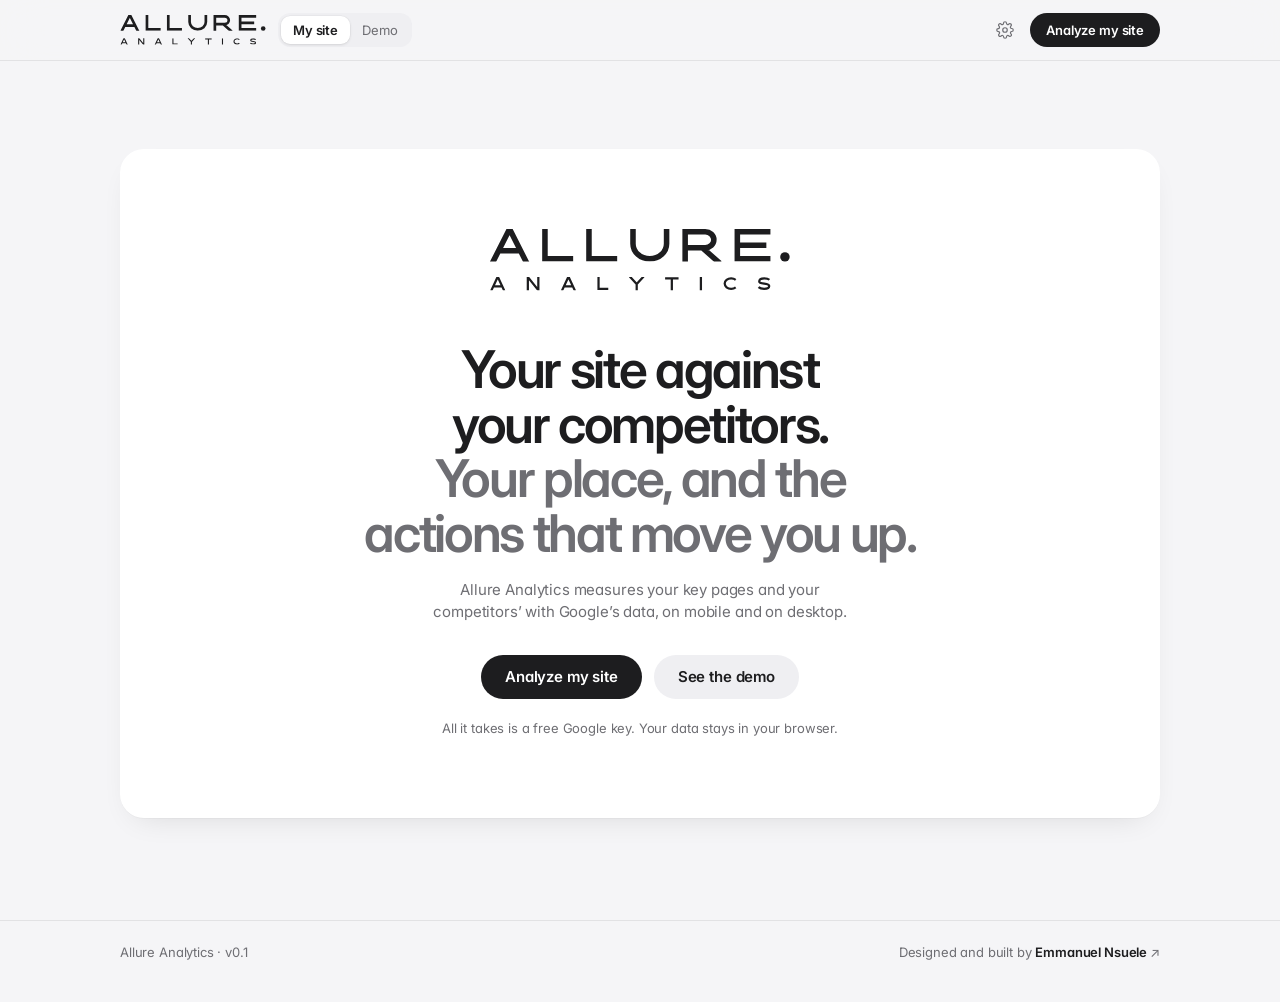
==== index.html @ 77efeec1 "Allure Analytics v0.1 See where your site stands on speed against your competitors, and which quick " ====
<!doctype html>
<html lang="fr">
<head>
  <meta charset="utf-8">
  <meta name="viewport" content="width=device-width, initial-scale=1">
  <title>Allure Analytics — the pace of your pages</title>
  <meta name="description" content="Allure Analytics tells product and marketing teams where their site stands on speed against competitors, and which quick wins move them up.">
  <meta name="color-scheme" content="light dark">
  <link rel="icon" type="image/svg+xml" href="assets/allure-analytics-icon.svg">
  <link rel="preconnect" href="https://fonts.googleapis.com">
  <link rel="preconnect" href="https://fonts.gstatic.com" crossorigin>
  <!-- Inter stands in for SF Pro on non-Apple systems. -->
  <link rel="stylesheet" href="https://fonts.googleapis.com/css2?family=Inter:opsz,wght@14..32,400..700&display=swap">
  <link rel="stylesheet" href="styles.css">
  <script>
    // Apply the saved theme before first paint to avoid a flash.
    try { var t = JSON.parse(localStorage.getItem('allure:theme')); if (t) document.documentElement.dataset.theme = t; } catch (e) {}
  </script>
  <script type="module" src="src/app.js"></script>
</head>
<body>
  <div id="app"></div>
  <div id="tooltip" class="tooltip" role="status" aria-live="polite" hidden></div>
  <noscript><p class="noscript">Allure Analytics needs JavaScript. · Allure Analytics nécessite JavaScript.</p></noscript>
</body>
</html>
---- styles.css ----
/* ─────────────────────────────────────────────────────────────
   Allure — quiet luxury, self-explanatory visuals.
   Five type sizes, two weights, neutral surfaces. The single
   attention colour marks only your own values below target;
   a tile also says which threshold it misses.
   ───────────────────────────────────────────────────────────── */

:root {
  --bg:     #F5F5F7;
  --card:   #FFFFFF;
  --fill:   #EFEFF2;   /* tracks, neutral tiles */
  --ink:    #1D1D1F;
  --ink-2:  #6E6E73;   /* secondary text, ≥ 4.6:1 */
  --ink-3:  #B4B4B9;   /* competitors, non-text marks */
  --line:   rgb(0 0 0 / .08);
  --alert:  #C97700;   /* "to improve", 3.4:1 on white: marks, not text */
  --alert-ink: #A35F00; /* the same orange for text, 5:1 on white */
  --shadow: 0 1px 1px rgb(0 0 0 / .03), 0 12px 32px -16px rgb(0 0 0 / .14);
  --shadow-hover: 0 1px 1px rgb(0 0 0 / .04), 0 22px 44px -18px rgb(0 0 0 / .22);
  --glass:  rgb(245 245 247 / .78);
  --seg-on: #FFFFFF;

  /* Type system: five sizes, two weights. */
  --fs-display: clamp(30px, 4.2vw, 52px);
  --fs-title:   24px;
  --fs-body:    15px;
  --fs-small:   13px;
  --fs-micro:   11px;
  --fw-regular: 400;
  --fw-strong:  600;

  --font: -apple-system, BlinkMacSystemFont, "SF Pro Display", "SF Pro Text", "Inter", "Helvetica Neue", Arial, sans-serif;
  --measure: 1120px;
  --gutter: clamp(16px, 4vw, 40px);
  --radius: 24px;
  --ease: cubic-bezier(.22, .8, .2, 1);
  color-scheme: light;
}

@media (prefers-color-scheme: dark) {
  :root:not([data-theme="light"]) {
    --bg: #000000; --card: #141416; --fill: #232326;
    --ink: #F5F5F7; --ink-2: #98989D; --ink-3: #55555A;
    --line: rgb(255 255 255 / .09);
    --alert: #FF9F0A; --alert-ink: #FF9F0A;
    --shadow: 0 0 0 1px rgb(255 255 255 / .06);
    --shadow-hover: 0 0 0 1px rgb(255 255 255 / .14);
    --glass: rgb(0 0 0 / .72);
    --seg-on: #3A3A3D;
    color-scheme: dark;
  }
}
:root[data-theme="dark"] {
  --bg: #000000; --card: #141416; --fill: #232326;
  --ink: #F5F5F7; --ink-2: #98989D; --ink-3: #55555A;
  --line: rgb(255 255 255 / .09);
  --alert: #FF9F0A; --alert-ink: #FF9F0A;
  --shadow: 0 0 0 1px rgb(255 255 255 / .06);
  --shadow-hover: 0 0 0 1px rgb(255 255 255 / .14);
  --glass: rgb(0 0 0 / .72);
  --seg-on: #3A3A3D;
  color-scheme: dark;
}
:root { --alert-t: color-mix(in srgb, var(--alert) 15%, var(--card)); }

/* ── Base ─────────────────────────────────────────────────── */

*, *::before, *::after { box-sizing: border-box; }
html { -webkit-text-size-adjust: 100%; scroll-behavior: smooth; }
body {
  margin: 0;
  background: var(--bg);
  color: var(--ink);
  font-family: var(--font);
  font-size: var(--fs-body);
  font-weight: var(--fw-regular);
  line-height: 1.45;
  letter-spacing: -.01em;
  -webkit-font-smoothing: antialiased;
  font-feature-settings: "ss01", "cv11";
  transition: background-color .4s var(--ease), color .4s var(--ease);
}
a { color: inherit; text-decoration: none; }
button { font: inherit; color: inherit; background: none; border: 0; padding: 0; cursor: pointer; letter-spacing: inherit; }
:focus-visible { outline: 2px solid var(--ink); outline-offset: 3px; border-radius: 8px; }
h1, h2, h3, p, figure, dl, dd { margin: 0; }
.sr-only { position: absolute; width: 1px; height: 1px; padding: 0; margin: -1px; overflow: hidden; clip: rect(0 0 0 0); white-space: nowrap; border: 0; }
.wrap { max-width: var(--measure); margin: 0 auto; padding: 0 var(--gutter); }
.muted { color: var(--ink-2); }
.noscript { padding: 48px; font-size: var(--fs-title); }

/* ── Small controls ───────────────────────────────────────── */

.pill {
  display: inline-flex; align-items: center; gap: 6px;
  height: 28px; padding: 0 12px; border-radius: 999px;
  background: var(--fill); color: var(--ink);
  font-size: var(--fs-small); white-space: nowrap;
}
.pill--alert { background: var(--alert-t); }
.pill--win { background: var(--ink); color: var(--card); font-weight: var(--fw-strong); animation: rise .6s var(--ease) .5s both; }
@keyframes pulse { 50% { opacity: .3; } }

.segmented { display: inline-grid; grid-auto-flow: column; grid-auto-columns: 1fr; padding: 3px; border-radius: 12px; background: var(--fill); }
.segmented button {
  height: 30px; padding: 0 16px; border-radius: 9px;
  font-size: var(--fs-small); color: var(--ink-2);
  transition: background-color .25s var(--ease), color .25s var(--ease), box-shadow .25s var(--ease);
}
.segmented button[aria-pressed="true"] { background: var(--seg-on); color: var(--ink); font-weight: var(--fw-strong); box-shadow: 0 1px 3px rgb(0 0 0 / .1), 0 0 0 .5px rgb(0 0 0 / .04); }

.icon-btn { width: 34px; height: 34px; border-radius: 10px; display: inline-grid; place-items: center; color: var(--ink-2); transition: background-color .2s, color .2s; }
.icon-btn:hover { background: var(--fill); color: var(--ink); }
.icon-btn svg { width: 18px; height: 18px; fill: none; stroke: currentColor; stroke-width: 1.6; stroke-linecap: round; stroke-linejoin: round; }

.btn {
  display: inline-flex; align-items: center; height: 34px; padding: 0 16px; border-radius: 999px;
  background: var(--ink); color: var(--card); font-size: var(--fs-small); font-weight: var(--fw-strong); white-space: nowrap;
  transition: transform .2s var(--ease), opacity .2s;
}
.btn:hover { opacity: .88; }
.btn .short { display: none; }
.btn--running { gap: 8px; background: var(--fill); color: var(--ink); }
.btn--running .dot { width: 6px; height: 6px; border-radius: 50%; background: currentColor; animation: pulse 1.2s var(--ease) infinite; }
.btn:active { transform: scale(.97); }

/* ── Top bar (glass) ──────────────────────────────────────── */

.bar {
  position: sticky; top: 0; z-index: 20;
  background: var(--glass);
  -webkit-backdrop-filter: saturate(180%) blur(20px);
  backdrop-filter: saturate(180%) blur(20px);
  border-bottom: 1px solid var(--line);
}
/* The demo, told apart at first glance: a dark band over the bar. */
.demo-band { display: flex; flex-wrap: wrap; justify-content: center; align-items: baseline; gap: 2px 14px; padding: 7px var(--gutter); background: var(--ink); color: var(--card); font-size: var(--fs-small); font-weight: var(--fw-strong); letter-spacing: .01em; text-align: center; }
.demo-band .link { color: var(--card); font-weight: var(--fw-regular); text-decoration-color: color-mix(in srgb, var(--card) 45%, transparent); }
.demo-band .link:hover { text-decoration-color: var(--card); }
.bar .wrap { display: grid; grid-template-columns: minmax(0, 1fr) auto; align-items: center; gap: 16px; height: 60px; }
.brand { display: flex; align-items: center; gap: 12px; min-width: 0; }
/* The logotype (src/logo.js), and its short "A." where room is tight. */
.wordmark { display: inline-flex; align-items: center; flex: none; color: var(--ink); }
.logo { display: block; }
.logo--full { width: 146px; height: 30px; }
.logo--mark { display: none; width: 28px; height: 16px; }
.bar-right { justify-self: end; display: flex; align-items: center; gap: 8px; }
/* Your company | Demo, in place of the project's name. */
/* The company's name gives way first; "Demo" always stays whole. */
.view-switch { display: inline-flex; min-width: 0; max-width: 100%; }
.view-switch button { flex: none; height: 28px; padding: 0 12px; }
.view-switch button:first-child { flex: 0 1 auto; min-width: 0; }
.view-switch button > span { display: block; max-width: 180px; overflow: hidden; text-overflow: ellipsis; white-space: nowrap; }

/* ── Sections & cards ─────────────────────────────────────── */

main { padding-bottom: 24px; }
.section { margin-top: clamp(44px, 6vw, 72px); }
.section-head { display: flex; flex-wrap: wrap; align-items: baseline; justify-content: space-between; gap: 4px 16px; margin-bottom: 16px; }
.section-head h2 { font-size: var(--fs-title); font-weight: var(--fw-strong); letter-spacing: -.03em; }
.section-sub { margin-top: 4px; font-size: var(--fs-small); color: var(--ink-2); }
.card { background: var(--card); border-radius: var(--radius); box-shadow: var(--shadow); padding: 24px; }
a.card { display: block; transition: transform .35s var(--ease), box-shadow .35s var(--ease); }
a.card:hover { transform: translateY(-3px); box-shadow: var(--shadow-hover); }

.reveal { animation: rise .8s var(--ease) both; animation-delay: calc(var(--i, 0) * 70ms); }
@keyframes rise { from { opacity: 0; transform: translateY(12px); } to { opacity: 1; transform: none; } }
[data-anim="none"] .reveal, [data-anim="charts"] .reveal { animation: none; }
[data-anim="none"] .draw { animation: none !important; stroke-dashoffset: 0 !important; }

/* ── Summary and curve ────────────────────────────────────── */

.hero { margin-top: clamp(20px, 3.4vw, 40px); }
.hero-card { padding: clamp(24px, 3.4vw, 40px); }
/* The card's header: when it was measured, and the device it shows. */
.hero-head { position: relative; display: flex; flex-wrap: wrap; align-items: center; justify-content: space-between; gap: 10px 16px; margin-bottom: 14px; }
.hero-head--empty { justify-content: flex-end; margin-bottom: 8px; }
.segmented--device button { height: 28px; padding: 0 14px; }

/* Curve and standings: stacked, then side by side from 860 px inside the card,
   standings in a 360 px column (the same widths app.js uses to size the curve). */
.hero-card { container-type: inline-size; }
.hero-split { display: grid; gap: 28px; margin-top: clamp(20px, 3vw, 32px); }
@container (min-width: 860px) {
  .hero-split.has-board.has-chart { grid-template-columns: minmax(0, 1fr) 360px; gap: 40px; align-items: start; }
  .has-chart .bars--board .brow > summary, .has-chart .bars--board .brow--na, .has-chart .bars--board .bars-head { grid-template-columns: 16px minmax(0, 1.6fr) minmax(56px, 1fr) 32px 8px; gap: 8px; }
  .has-chart .bars--board.bars--delta .brow > summary, .has-chart .bars--board.bars--delta .brow--na, .has-chart .bars--board.bars--delta .bars-head { grid-template-columns: 16px minmax(0, 1.6fr) minmax(48px, 1fr) 28px 22px 8px; gap: 8px; }
  .has-chart .bars--board .tiles { padding-left: 10px; }
}
.board-title { font-size: var(--fs-body); font-weight: var(--fw-strong); letter-spacing: -.01em; }
.hero-board .section-sub { margin-bottom: 4px; }
.bars--board { padding: 4px 0 0; }
.brow.is-flipping { position: relative; z-index: 1; transition: transform .9s var(--ease) .35s; }
.brow--you.is-flipping { z-index: 2; }
.headline { font-size: var(--fs-display); font-weight: var(--fw-strong); letter-spacing: -.045em; line-height: 1.05; text-wrap: balance; }
/* The position stands alone on its line; what comes next sits under it. */
.headline .soft { display: block; color: var(--ink-2); }
.chips { display: flex; flex-wrap: wrap; gap: 8px; margin-top: 16px; }
.hero-chart { min-width: 0; }
.hero-chart svg { width: 100%; height: auto; display: block; overflow: visible; }
.chart-note { margin-top: 6px; font-size: var(--fs-micro); color: var(--ink-2); text-align: right; }
/* First analysis: the starting point, and the curve to come. */
.start-line { display: flex; align-items: center; gap: 14px; margin-top: 22px; font-size: var(--fs-small); color: var(--ink-2); }
.start-mark { flex: none; width: 72px; height: 10px; color: var(--ink-3); overflow: visible; }
.start-mark circle { fill: var(--ink); }
.start-mark path { fill: none; stroke-width: 1.5; stroke-dasharray: 3 4; stroke-linecap: round; }
.chart-empty { padding: 56px 16px; border-radius: 16px; background: var(--fill); color: var(--ink-2); font-size: var(--fs-small); text-align: center; }

.chart text { font-family: var(--font); font-size: var(--fs-micro); fill: var(--ink-2); font-variant-numeric: tabular-nums; letter-spacing: 0; }
.chart .grid { stroke: var(--line); stroke-width: 1; shape-rendering: crispEdges; }
.chart .target { stroke: var(--ink-2); stroke-width: 1.2; stroke-dasharray: 4 4; }
.chart .race { fill: none; stroke-linejoin: round; stroke-linecap: round; }
.chart .race--other { stroke: var(--ink-3); stroke-width: 1.75; }
.chart .race--you { stroke: var(--ink); stroke-width: 3; }
/* The competitor to beat stands out; the others step back (their names stay legible). */
.chart .race--focus { stroke: color-mix(in srgb, var(--ink-2) 70%, var(--ink-3)); stroke-width: 2.25; }
.chart .race--faint { opacity: .4; }
.chart .end-dot.race--faint { opacity: .5; }
.chart .end-focus { fill: var(--ink); }
.chart .race.draw { stroke-dasharray: 1; stroke-dashoffset: 1; animation: draw 1.6s var(--ease) .15s forwards; }
/* Competitors draw first; your line follows on top, then its end point lands. */
.chart .race--you.draw { animation-delay: .8s; }
.chart .end-dot:not(.end-dot--other) { transform-box: fill-box; transform-origin: center; animation: land-dot .45s var(--ease) 2.25s both; }
@keyframes draw { to { stroke-dashoffset: 0; } }
@keyframes land-dot { from { opacity: 0; transform: scale(.2); } }
[data-anim="none"] .chart .end-dot { animation: none; }
.chart .end-dot { fill: var(--ink); stroke: var(--card); stroke-width: 2; }
.chart .end-dot--other { fill: var(--ink-3); }
.chart .end-dot.is-alert { fill: var(--alert); }
.chart .lone { fill: var(--ink-3); }
.chart .lone--you { fill: var(--ink); }
.chart .end-you { fill: var(--ink); font-size: var(--fs-small); font-weight: var(--fw-strong); }
.chart .end-other { fill: var(--ink-2); }
.chart .end-target { fill: var(--ink-2); font-style: italic; }
.chart .leader { fill: none; stroke: var(--ink-3); stroke-width: 1; }
.chart .xhair { stroke: var(--ink-2); stroke-width: 1; }
.chart .hdot { fill: var(--ink); stroke: var(--card); stroke-width: 2; }
.chart .hover { opacity: 0; transition: opacity .15s; }
.chart.is-active .hover { opacity: 1; }
.chart .hit { fill: transparent; cursor: crosshair; }
.chart:focus-visible { outline: 2px solid var(--ink); outline-offset: 6px; border-radius: 8px; }

/* ── Bars (standings, pages) ──────────────────────────────── */

.bars { padding: 10px 14px 12px; }
.brow > summary, .brow--link, .brow--na, .bars-head {
  display: grid; grid-template-columns: 22px minmax(84px, 170px) minmax(0, 1fr) 48px 14px;
  gap: 14px; align-items: center;
}
.bars--pages .brow--link, .bars--pages .brow--na, .bars--pages .bars-head { grid-template-columns: minmax(96px, 200px) minmax(0, 1fr) 48px 14px; }
.brow--na { padding: 12px 10px; color: var(--ink-2); }
.bna { grid-column: 3 / -1; font-size: var(--fs-small); }
.bars--pages .bna { grid-column: 2 / -1; }
.brow > summary, .brow--link { padding: 12px 10px; border-radius: 14px; cursor: pointer; list-style: none; transition: background-color .2s var(--ease); }
.brow > summary::-webkit-details-marker { display: none; }
.brow > summary:hover, .brow--link:hover { background: var(--fill); }
.brow > summary::after, .brow--link::after { content: "›"; color: var(--ink-3); text-align: right; transition: transform .25s var(--ease); }
.brow[open] > summary::after { transform: rotate(90deg); }
.bars-head { padding: 0 10px; height: 18px; }
.target-tag { grid-column: 3; position: relative; height: 18px; }
.bars--pages .target-tag { grid-column: 2; }
.target-tag > span {
  position: absolute; left: var(--target); transform: translateX(-50%);
  font-size: var(--fs-micro); color: var(--ink-2); font-style: italic; white-space: nowrap;
}
.brank { font-size: var(--fs-small); color: var(--ink-2); text-align: center; font-variant-numeric: tabular-nums; }
.bname { min-width: 0; overflow: hidden; text-overflow: ellipsis; white-space: nowrap; }
.bars--pages .bname { white-space: normal; line-height: 1.25; }
.brow--you .bname, .brow--you .brank { color: var(--ink); font-weight: var(--fw-strong); }
/* Your company's name keeps its "you" visible when it has to shorten. */
.bname:has(.you-tag), .run-name:has(.you-tag) { display: flex; align-items: baseline; gap: 6px; }
.bname-text { min-width: 0; overflow: hidden; text-overflow: ellipsis; white-space: nowrap; }
.you-tag { flex: none; font-size: var(--fs-micro); font-weight: var(--fw-regular); color: var(--ink-2); }
.btrack { position: relative; height: 10px; border-radius: 5px; background: var(--fill); }
.btrack::after { content: ""; position: absolute; left: var(--target); top: -7px; bottom: -7px; border-left: 1.5px dashed var(--ink-2); }
.bfill { position: absolute; inset: 0 auto 0 0; border-radius: 5px; }
.bfill--you { background: var(--ink); }
.bfill--other { background: var(--ink-3); }
.bval { display: inline-flex; align-items: center; justify-content: flex-end; gap: 5px; font-weight: var(--fw-strong); font-variant-numeric: tabular-nums; }
.bval.is-alert, .lab-val.is-alert, .tile.is-alert > span { color: var(--alert-ink); }
/* The change since the previous analysis: a quiet signed number by the score. */
.bars--delta .brow > summary, .bars--delta .brow--na, .bars--delta .bars-head { grid-template-columns: 22px minmax(84px, 170px) minmax(0, 1fr) 40px 26px 14px; }
.bdelta { margin-left: -6px; font-size: var(--fs-micro); color: var(--ink-2); font-variant-numeric: tabular-nums; white-space: nowrap; }

.tiles { display: grid; grid-template-columns: repeat(3, minmax(0, 1fr)); gap: 8px; padding: 2px 10px 14px calc(22px + 14px + 10px); }
.tile { display: grid; gap: 2px; padding: 10px 12px; border-radius: 12px; background: var(--fill); font-weight: var(--fw-strong); font-variant-numeric: tabular-nums; }
.tile small { font-size: var(--fs-micro); font-weight: var(--fw-regular); color: var(--ink-2); }
.tile.is-alert { background: var(--alert-t); }
.tile .tile-limit { color: var(--alert-ink); }
a.tile { transition: box-shadow .2s var(--ease); }
a.tile:hover { box-shadow: inset 0 0 0 1px var(--ink-3); }
.board-head { display: flex; flex-wrap: wrap; align-items: baseline; justify-content: space-between; gap: 4px 12px; }
.board-more { font-size: var(--fs-small); color: var(--ink-2); white-space: nowrap; transition: color .2s; }
.board-more:hover { color: var(--ink); }

/* ── Compare ─────────────────────────────────────────────── */

.compare { margin-top: clamp(24px, 4vw, 48px); }
.back-link { font-size: var(--fs-small); color: var(--ink-2); }
.back-link:hover { color: var(--ink); }
.compare-title { display: flex; flex-wrap: wrap; align-items: center; justify-content: space-between; gap: 12px 16px; margin-top: 10px; }
.compare-title h1 { font-size: var(--fs-display); font-weight: var(--fw-strong); letter-spacing: -.045em; line-height: 1.05; }
/* Tabs: a segmented control made of links; scrolls sideways on a narrow screen. */
.compare-tabs { display: flex; max-width: 100%; margin-top: 20px; overflow-x: auto; scrollbar-width: none; }
.compare-tabs::-webkit-scrollbar { display: none; }
.segmented a { display: inline-flex; flex: none; align-items: center; justify-content: center; height: 30px; padding: 0 16px; border-radius: 9px; font-size: var(--fs-small); color: var(--ink-2); white-space: nowrap; transition: background-color .25s var(--ease), color .25s var(--ease); }
.segmented a[aria-current="page"] { background: var(--seg-on); color: var(--ink); font-weight: var(--fw-strong); box-shadow: 0 1px 3px rgb(0 0 0 / .1), 0 0 0 .5px rgb(0 0 0 / .04); }
.compare-solo { margin-top: 16px; }
.compare-empty { margin-top: 24px; }
/* Each block is its own card, sized like the home card (same curve widths). */
.compare-card { margin-top: 16px; padding: clamp(24px, 3.4vw, 40px); container-type: inline-size; }
.compare-card-head { margin-bottom: 16px; }
.compare-card-head h2 { font-size: var(--fs-title); font-weight: var(--fw-strong); letter-spacing: -.03em; }
.compare-card .hero-split { margin-top: 0; }
.compare-chips { display: flex; flex-wrap: wrap; gap: 8px; margin-bottom: 20px; }
/* Light pills: drawn lines read as filled grey, the others as an outline. */
.chip { height: 28px; padding: 0 12px; border-radius: 999px; box-shadow: inset 0 0 0 1px var(--line); font-size: var(--fs-small); color: var(--ink-2); transition: background-color .2s var(--ease), color .2s var(--ease); }
.chip[aria-pressed="true"] { background: var(--fill); box-shadow: none; color: var(--ink); }
.chip:disabled { opacity: .4; cursor: default; }
/* Rows that only show (no detail to open), with a wider value column. */
.brow--static { display: grid; grid-template-columns: 22px minmax(84px, 170px) minmax(0, 1fr) 72px; gap: 14px; align-items: center; padding: 12px 10px; }
.bars--values .bars-head, .bars--values .brow--na { grid-template-columns: 22px minmax(84px, 170px) minmax(0, 1fr) 72px; }
.bars--share .brow--static, .bars--share .brow--na, .bars--share .bars-head { grid-template-columns: minmax(96px, 200px) minmax(0, 1fr) 72px; gap: 14px; }
.bars--share .target-tag { grid-column: 2; }
.bars--share .bna { grid-column: 2 / -1; }
@container (min-width: 860px) {
  .bars--board.bars--values .brow--static, .bars--board.bars--values .brow--na, .bars--board.bars--values .bars-head { grid-template-columns: 16px minmax(0, 1.4fr) minmax(56px, 1fr) 64px; gap: 8px; }
}
.table-wrap { overflow-x: auto; margin: 0 -4px; }
.compare-table { width: 100%; border-collapse: collapse; font-size: var(--fs-small); font-variant-numeric: tabular-nums; }
.compare-table th, .compare-table td { padding: 11px 12px; border-bottom: 1px solid var(--line); text-align: right; white-space: nowrap; }
.compare-table thead th { font-weight: var(--fw-strong); vertical-align: bottom; }
.compare-table thead th .bname-text, .compare-table thead th .you-tag { display: inline-block; max-width: 140px; overflow: hidden; text-overflow: ellipsis; vertical-align: bottom; }
.compare-table thead th .you-tag { margin-left: 4px; }
.compare-table tbody th { font-weight: var(--fw-regular); color: var(--ink-2); text-align: left; }
.compare-table tbody tr:last-child th, .compare-table tbody tr:last-child td { border-bottom: 0; }
.lab-val { display: inline-flex; align-items: center; gap: 5px; font-weight: var(--fw-strong); }
/* A quiet dotted line says "this opens Google's report"; solid on hover. */
a.lab-val { text-decoration: underline dotted; text-decoration-color: var(--ink-3); text-underline-offset: 4px; transition: text-decoration-color .2s; }
a.lab-val:hover { text-decoration-style: solid; text-decoration-color: var(--ink); }
/* Points lost: a grey that deepens with the loss, read at a glance. */
.heat { padding: 3px 8px; border-radius: 6px; background: color-mix(in srgb, var(--ink) var(--heat), transparent); }
.compare-left { margin-top: 12px; }
.compare-block { margin-top: 28px; padding-top: 22px; border-top: 1px solid var(--line); }
.compare-block .bars { margin-top: 10px; }
.lab-val--total { font-size: var(--fs-body); }
.lab-na { color: var(--ink-2); }

/* ── Quick wins: today, the score within reach, and the gains ─ */

.gauge-card { padding: 26px 28px 18px; }
/* Two figures first: where you are, where three actions could take you. */
/* Before → after: two large figures, each with where it puts you, and an
   arrow between them that carries the gain. Today is grey, the future ink. */
.qwb { display: grid; grid-template-columns: auto minmax(72px, 1fr) minmax(0, auto); align-items: center; gap: 20px; font-variant-numeric: tabular-nums; }
.qwb-fig { display: grid; gap: 2px; min-width: 0; }
.qwb-fig small { font-size: var(--fs-small); color: var(--ink-2); }
.qwb-fig b { font-size: var(--fs-display); font-weight: var(--fw-strong); letter-spacing: -.045em; line-height: 1.05; color: var(--ink-2); }
.qwb-fig--to { justify-items: end; text-align: right; }
.qwb-fig--to b { color: var(--ink); }
.qwb-sub { font-size: var(--fs-small); color: var(--ink-2); transition: color .25s var(--ease); }
.qwb-fig--to.is-up .qwb-sub { color: var(--ink); font-weight: var(--fw-strong); }
.qwb-arrow { position: relative; height: 1.5px; background: var(--ink-3); transition: opacity .3s var(--ease); }
.qwb-arrow::after { content: ""; position: absolute; right: 0; top: 50%; width: 8px; height: 8px; border: solid var(--ink-3); border-width: 1.5px 1.5px 0 0; transform: translateY(-50%) rotate(45deg); }
.qwb-delta { position: absolute; left: 50%; top: 50%; transform: translate(-50%, -50%); padding: 4px 12px; border-radius: 999px; background: var(--ink); color: var(--card); font-size: var(--fs-small); font-weight: var(--fw-strong); white-space: nowrap; }
/* No action ticked: the arrow fades, the right side asks for one. */
.qwb.is-empty .qwb-arrow { opacity: .3; }
.qwb.is-empty .qwb-delta, .qwb.is-empty .qwb-fig--to b, .qwb.is-empty .qwb-fig--to .qwb-sub { display: none; }
.qwb.is-empty .qwb-fig--to small { max-width: 16ch; }
.gauge { position: relative; margin-top: 22px; padding-top: 30px; }
.gauge:has(.gmark--low) { padding-top: 48px; }
.gtrack { position: relative; height: 14px; border-radius: 7px; background: var(--fill); }
.gnow { position: absolute; inset: 0 auto 0 0; background: var(--ink); border-radius: 7px 0 0 7px; }
/* Possible gains, hatched: the usual sign for "not yet, but within reach". */
.gseg {
  position: absolute; top: 0; bottom: 0;
  background: repeating-linear-gradient(-45deg, color-mix(in srgb, var(--ink) 45%, var(--fill)) 0 2px, color-mix(in srgb, var(--ink) 12%, var(--fill)) 2px 5px);
  box-shadow: inset 2px 0 0 var(--card);
  transition: left .5s var(--ease), width .5s var(--ease);
}
.glabels { position: relative; height: 20px; margin-top: 6px; font-size: var(--fs-small); font-weight: var(--fw-strong); font-variant-numeric: tabular-nums; }
.glabel { position: absolute; transform: translateX(-50%); white-space: nowrap; transition: left .5s var(--ease); }
.glabel--start { transform: none; margin-left: 2px; }
.gmark { position: absolute; top: -8px; bottom: -8px; border-left: 1.5px dashed var(--ink-2); }
.gmark em { position: absolute; bottom: calc(100% + 4px); left: 0; transform: translateX(-50%); font-size: var(--fs-small); font-style: italic; color: var(--ink-2); white-space: nowrap; }
.gmark--low em { bottom: calc(100% + 22px); }
.gmark--end em { transform: translateX(-100%); }
.gmark--start em { transform: none; }

/* The actions: compact rows under the gauge, ticked on and off like reminders. */
/* Said where it happens: right above the ticks. */
.qw-hint { margin: 22px 0 0; font-size: var(--fs-small); color: var(--ink-2); }
.qw-list { list-style: none; margin: 8px 0 0; padding: 0; border-top: 1px solid var(--line); }
.qw-row { display: flex; align-items: center; gap: 4px; border-bottom: 1px solid var(--line); }
.qw-row:last-child { border-bottom: 0; }
.qw-toggle { flex: 1; min-width: 0; display: grid; grid-template-columns: 22px minmax(0, 1fr) auto; align-items: center; gap: 14px; padding: 13px 8px; margin: 0 -8px; border-radius: 12px; text-align: left; transition: background-color .2s var(--ease); }
.qw-toggle:hover { background: var(--fill); }
.qw-check { width: 22px; height: 22px; border-radius: 50%; display: grid; place-items: center; box-shadow: inset 0 0 0 1.5px var(--ink-3); transition: background-color .25s var(--ease), box-shadow .25s var(--ease); }
.qw-check::after { content: ""; width: 5px; height: 10px; margin-top: -2px; border: solid var(--card); border-width: 0 2px 2px 0; transform: rotate(45deg) scale(0); transition: transform .3s var(--ease); }
[aria-pressed="true"] > .qw-check { background: var(--ink); box-shadow: none; }
[aria-pressed="true"] > .qw-check::after { transform: rotate(45deg) scale(1); }
.qw-text { display: grid; gap: 1px; min-width: 0; }
.qw-title { font-weight: var(--fw-strong); line-height: 1.3; transition: color .25s var(--ease); }
.qw-effort { font-size: var(--fs-small); color: var(--ink-2); }
.qw-gain { font-weight: var(--fw-strong); font-variant-numeric: tabular-nums; white-space: nowrap; transition: color .25s var(--ease); }
/* Unticked: what it would add, said in grey. */
[aria-pressed="false"] .qw-title, [aria-pressed="false"] .qw-gain { color: var(--ink-2); }
.qw-more { flex: none; width: 32px; height: 40px; display: grid; place-items: center; border-radius: 10px; font-size: 18px; color: var(--ink-3); transition: color .2s var(--ease); }
.qw-more:hover { color: var(--ink); }

/* ── Moments: the rank that rolls, the glint, the landing ──── */

.odo { display: inline-grid; height: 1.05em; overflow: hidden; vertical-align: bottom; }
.odo-strip { display: grid; transition: transform .8s var(--ease) var(--delay, .45s); }
.odo-strip > span { display: block; height: 1.05em; line-height: 1.05; white-space: nowrap; }
.odo.is-rolling .odo-strip, .odo--down .odo-strip { transform: translateY(-50%); }
.odo--down.is-rolling .odo-strip { transform: none; }
/* A place won: light runs once across your bar, after the rows have slid. */
.bfill { overflow: hidden; }
.brow--you.is-glinting .bfill--you::after {
  content: ""; position: absolute; inset: 0;
  background: linear-gradient(100deg, transparent 20%, color-mix(in srgb, var(--card) 75%, transparent) 50%, transparent 80%);
  transform: translateX(-100%);
  animation: glint 1.1s var(--ease) 1.3s forwards;
}
@keyframes glint { to { transform: translateX(100%); } }
/* The end of an analysis: your position, very large, then into the sentence. */
.arrival { position: fixed; inset: 0; z-index: 80; display: grid; place-items: center; background: var(--bg); cursor: pointer; transition: background-color .6s var(--ease) .1s; }
.arrival-inner { display: grid; justify-items: center; gap: 4px; animation: rise .7s var(--ease) both; }
.arrival small { font-size: var(--fs-body); color: var(--ink-2); transition: opacity .3s var(--ease); }
.arrival-line { margin: 0; font-size: clamp(112px, 24vw, 240px); font-weight: var(--fw-strong); letter-spacing: -.045em; line-height: 1.05; transition: transform .75s var(--ease); }
.arrival.is-leaving { background-color: transparent; pointer-events: none; }
.arrival.is-leaving small { opacity: 0; }


/* ── Tooltip ──────────────────────────────────────────────── */

.tooltip {
  position: fixed; z-index: 50; pointer-events: none;
  min-width: 120px; max-width: 260px; padding: 10px 12px; border-radius: 12px;
  background: var(--glass);
  -webkit-backdrop-filter: saturate(180%) blur(20px); backdrop-filter: saturate(180%) blur(20px);
  box-shadow: 0 0 0 .5px var(--line), 0 12px 30px -10px rgb(0 0 0 / .3);
  font-size: var(--fs-small); line-height: 1.35;
}
.tooltip .tt-value { display: block; font-size: var(--fs-body); font-weight: var(--fw-strong); font-variant-numeric: tabular-nums; }
.tooltip .tt-label { display: block; color: var(--ink-2); }
.tooltip .tt-extra { display: block; margin-top: 6px; padding-top: 6px; border-top: 1px solid var(--line); }

/* ── Footer ───────────────────────────────────────────────── */

.foot { margin-top: clamp(56px, 8vw, 104px); padding-block: 22px 40px; border-top: 1px solid var(--line); font-size: var(--fs-small); color: var(--ink-2); }
.foot .wrap { display: flex; flex-wrap: wrap; align-items: flex-start; gap: 8px 18px; }
.foot .spacer { flex: 1; }

/* ── How the score is calculated: a pill, then a small card ── */

.how-chip { display: inline-flex; align-items: center; gap: 10px; height: 30px; padding: 0 6px 0 12px; border-radius: 999px; background: var(--fill); color: var(--ink-2); font-size: var(--fs-small); cursor: pointer; list-style: none; transition: color .2s var(--ease); }
.how-chip::-webkit-details-marker { display: none; }
.how-chip:hover, .how[open] .how-chip { color: var(--ink); }
.how-i { position: relative; display: grid; place-items: center; width: 18px; height: 18px; border-radius: 50%; background: var(--ink); color: var(--card); font-size: var(--fs-micro); font-weight: var(--fw-strong); line-height: 1; }
/* Until it has been opened once, the "i" calls gently, three times. */
.how-i.is-new::after { content: ""; position: absolute; inset: -2px; border-radius: 50%; box-shadow: 0 0 0 2px var(--ink); opacity: 0; animation: how-call 1.8s var(--ease) 1s 3; }
@keyframes how-call { 0% { opacity: .45; transform: scale(.9); } 100% { opacity: 0; transform: scale(1.45); } }
.how-panel { position: absolute; z-index: 30; top: calc(100% + 10px); left: 0; width: min(440px, 100%); padding: 20px 20px 16px; border-radius: 20px; background: var(--card); box-shadow: 0 0 0 .5px var(--line), 0 24px 48px -16px rgb(0 0 0 / .28); animation: rise .35s var(--ease) both; }
.how-title { margin-bottom: 14px; font-weight: var(--fw-strong); }
.how-panel ul { display: grid; gap: 12px; margin: 0; padding: 0; list-style: none; }
.how-panel li { display: grid; grid-template-columns: 28px minmax(0, 1fr); gap: 12px; align-items: start; }
.how-ico { width: 28px; height: 28px; padding: 6px; border-radius: 8px; background: var(--fill); fill: none; stroke: var(--ink); stroke-width: 1.4; stroke-linecap: round; stroke-linejoin: round; }
.how-panel li b { display: block; font-size: var(--fs-small); font-weight: var(--fw-strong); }
.how-panel li p { margin-top: 1px; font-size: var(--fs-small); line-height: 1.4; color: var(--ink-2); }
.how-more { display: inline-block; margin-top: 16px; font-size: var(--fs-small); color: var(--ink); text-decoration: underline; text-decoration-color: var(--ink-3); text-underline-offset: 3px; }
.how-more:hover { text-decoration-color: var(--ink); }
/* The card opens over what follows: these sections sit above the next ones. */
.hero, .compare-head { position: relative; z-index: 3; }
.compare-how { margin-top: 14px; }

/* ── Welcome: the real product before a first analysis ─────── */

.welcome { margin-top: clamp(32px, 7vw, 88px); }
.welcome-card { display: grid; justify-items: center; padding: clamp(36px, 7vw, 80px) clamp(24px, 5vw, 56px); text-align: center; }
.welcome-logo { width: min(300px, 72%); height: auto; color: var(--ink); margin-bottom: clamp(32px, 5vw, 52px); }
.welcome .headline { max-width: 20ch; }
.welcome-text { margin-top: 18px; max-width: 50ch; color: var(--ink-2); }
.welcome-actions { display: flex; flex-wrap: wrap; justify-content: center; gap: 12px; margin-top: 32px; }
.welcome .hint { margin-top: 20px; }
/* The author's signature: quiet, the name a touch stronger, LinkedIn on click. */
.signature a { color: var(--ink); font-weight: var(--fw-strong); text-decoration: underline; text-decoration-color: transparent; text-underline-offset: 3px; transition: text-decoration-color .2s var(--ease); }
.signature a:hover { text-decoration-color: var(--ink-3); }
.signature .ext { display: inline-block; margin-left: 3px; font-weight: var(--fw-regular); color: var(--ink-2); transition: transform .2s var(--ease); }
.signature a:hover .ext { transform: translate(1px, -1px); }

/* ── Stubs & settings ─────────────────────────────────────── */

.stub { margin-top: clamp(40px, 8vw, 96px); }
.stub .card { padding: clamp(28px, 5vw, 56px); }
.stub h1 { font-size: var(--fs-display); font-weight: var(--fw-strong); letter-spacing: -.04em; line-height: 1.05; }
.stub p { margin-top: 14px; max-width: 52ch; color: var(--ink-2); }
.stub .btn { margin-top: 28px; }
.prefs { display: grid; grid-template-columns: max-content 1fr; gap: 14px 24px; align-items: center; margin-top: 28px; }
.prefs dt { color: var(--ink-2); font-size: var(--fs-small); }
.prefs dd { justify-self: start; }
.prefs dd .muted { font-size: var(--fs-small); }
.link { color: var(--ink); font-size: inherit; text-decoration: underline; text-decoration-color: var(--ink-3); text-underline-offset: 3px; transition: text-decoration-color .2s; }
.link:hover { text-decoration-color: var(--ink); }

/* ── Analyze: setup ───────────────────────────────────────── */

.setup { max-width: 920px; margin-top: clamp(32px, 6vw, 72px); }
.setup-head h1 { font-size: var(--fs-display); font-weight: var(--fw-strong); letter-spacing: -.04em; line-height: 1.05; }
.setup-head h1:focus { outline: none; }
.setup-head .lede { margin-top: 12px; max-width: 60ch; color: var(--ink-2); }
.setup-form { display: grid; gap: 16px; margin-top: 28px; }
.setup-card { padding: clamp(20px, 3vw, 32px); }
.setup-card h2 { font-size: var(--fs-title); font-weight: var(--fw-strong); letter-spacing: -.03em; }
.hint { margin-top: 6px; max-width: 64ch; font-size: var(--fs-small); color: var(--ink-2); }

.field { display: grid; gap: 6px; align-content: start; min-width: 0; }
.field > span:first-child:not(.sr-only) { font-size: var(--fs-small); color: var(--ink-2); }
.input {
  width: 100%; height: 40px; padding: 0 12px; border: 0; border-radius: 10px;
  background: var(--fill); color: var(--ink); font: inherit; letter-spacing: inherit;
  transition: box-shadow .2s var(--ease), background-color .2s var(--ease);
}
.input::placeholder { color: var(--ink-2); opacity: .8; }
.input:focus { outline: none; background: var(--card); box-shadow: inset 0 0 0 1.5px var(--ink); }
/* Errors stay neutral: the attention colour is kept for your values below target. */
.input[aria-invalid="true"] { box-shadow: inset 0 0 0 1.5px var(--ink-2); }
.ferr { font-size: var(--fs-small); font-style: normal; color: var(--ink); }
.ferr:empty { display: none; }

.scope-row { display: flex; flex-wrap: wrap; align-items: center; gap: 8px 14px; margin-top: 22px; }
.scope-label { font-size: var(--fs-small); color: var(--ink-2); }
.scope-hint { margin-top: 10px; }
.comp .scope { margin-top: 12px; }
.comp .scope button { height: 28px; padding: 0 12px; }
.prefs-card { margin-top: 16px; }
.prefs-card .prefs { margin-top: 18px; }
.prefs-card .hint { margin-top: 18px; }
.setup-form + .prefs-card { margin-top: 40px; }

.site-row { display: grid; grid-template-columns: minmax(0, 1.4fr) minmax(0, 1fr); gap: 12px; margin-top: 18px; }
.sub-head { display: flex; flex-wrap: wrap; align-items: baseline; gap: 4px 10px; margin: 28px 0 10px; }
.sub-head h3 { font-size: var(--fs-body); font-weight: var(--fw-strong); }
.sub-head .muted { font-size: var(--fs-small); }
/* One grid for the header and every row, so the columns line up. */
.page-rows { display: grid; grid-template-columns: minmax(0, 1fr) minmax(0, 1.1fr) auto 34px; gap: 10px; }
.page-head, .page-row { display: grid; grid-column: 1 / -1; grid-template-columns: subgrid; align-items: start; }
.page-head { margin-bottom: -4px; padding: 0 2px; font-size: var(--fs-micro); color: var(--ink-2); }
.weights { padding: 3px; }
.weights button { height: 34px; padding: 0 10px; }
.remove { margin-top: 3px; }
.remove:disabled { opacity: .3; cursor: default; background: none; }
.remove svg, .add-btn svg { width: 16px; height: 16px; fill: none; stroke: currentColor; stroke-width: 1.8; stroke-linecap: round; }
.add-btn {
  display: inline-flex; align-items: center; gap: 6px; height: 34px; margin-top: 14px; padding: 0 12px 0 8px;
  border-radius: 999px; font-size: var(--fs-small); font-weight: var(--fw-strong); transition: background-color .2s var(--ease);
}
.add-btn:hover { background: var(--fill); }

.comps { display: grid; gap: 12px; margin-top: 18px; }
.comps:empty { display: none; }
.comp { padding: 14px; border-radius: 16px; box-shadow: inset 0 0 0 1px var(--line); }
.comp-head { display: grid; grid-template-columns: minmax(0, 1.2fr) minmax(0, 1fr) 34px; gap: 10px; align-items: start; }
.comp > .ferr { display: block; margin-top: 8px; }
.comp > .ferr:empty { display: none; }
.equiv { margin-top: 10px; }
.equiv summary { display: inline-flex; align-items: center; gap: 8px; padding: 4px 0; font-size: var(--fs-small); font-weight: var(--fw-strong); cursor: pointer; list-style: none; }
.equiv summary::-webkit-details-marker { display: none; }
.equiv summary::before { content: "›"; display: inline-block; color: var(--ink-3); transition: transform .25s var(--ease); }
.equiv[open] summary::before { transform: rotate(90deg); }
.equiv summary .muted { font-weight: var(--fw-regular); }
.equiv-rows { display: grid; gap: 8px; margin-top: 8px; }
.equiv-row { display: grid; grid-template-columns: minmax(96px, 200px) minmax(0, 1fr); gap: 4px 12px; align-items: center; font-size: var(--fs-small); color: var(--ink-2); }
.equiv-row > span { min-width: 0; overflow: hidden; text-overflow: ellipsis; white-space: nowrap; }
.equiv-row .input { height: 36px; font-size: var(--fs-small); }
.equiv-row .ferr { grid-column: 2; }

/* The Google key: four steps that tick themselves, then one line. */
.key-steps { display: grid; gap: 2px; margin: 18px 0 0; padding: 0; list-style: none; }
.key-step { display: grid; grid-template-columns: 28px minmax(0, 1fr); gap: 14px; margin: 0 -12px; padding: 12px; border-radius: 14px; transition: background-color .3s var(--ease); }
/* The step that needs you now. */
.key-step.is-todo { background: var(--fill); }
.key-tick { display: grid; place-items: center; width: 28px; height: 28px; border-radius: 50%; box-shadow: inset 0 0 0 1.5px var(--ink-3); font-size: var(--fs-small); color: var(--ink-2); transition: background-color .3s var(--ease), box-shadow .3s var(--ease); }
.key-tick b { font-weight: var(--fw-strong); }
.key-step.is-done .key-tick { background: var(--ink); box-shadow: none; }
.key-step.is-done .key-tick b { display: none; }
.key-step.is-done .key-tick::after { content: ''; width: 5px; height: 10px; margin-top: -2px; border: solid var(--card); border-width: 0 2px 2px 0; transform: rotate(45deg); }
.key-body { min-width: 0; }
.key-head { display: flex; flex-wrap: wrap; align-items: center; gap: 4px 10px; min-height: 28px; }
.key-title { font-weight: var(--fw-strong); }
.key-tag { display: inline-flex; align-items: center; height: 20px; padding: 0 8px; border-radius: 999px; font-size: var(--fs-micro); font-weight: var(--fw-strong); }
.key-tag--required { background: var(--ink); color: var(--card); }
.key-tag--recommended { box-shadow: inset 0 0 0 1px var(--ink-3); color: var(--ink-2); }
.key-go { margin-left: auto; padding: 5px 12px; border-radius: 999px; background: var(--fill); font-size: var(--fs-small); font-weight: var(--fw-strong); white-space: nowrap; transition: background-color .2s var(--ease); }
.key-go:hover { background: var(--line); }
.key-step.is-todo .key-go { background: var(--card); }
.key-body > .hint { margin-top: 2px; }
.key-field { margin-top: 12px; }
.key-status { margin-top: 14px; font-size: var(--fs-small); color: var(--ink-2); }
.key-status:empty { display: none; }
.key-status .link { font-size: inherit; }
.key-lights { display: flex; flex-wrap: wrap; align-items: center; gap: 6px 18px; }
.key-lights b { color: var(--ink); font-weight: var(--fw-strong); }
.key-light { display: inline-flex; align-items: center; gap: 7px; }
.key-light i { width: 8px; height: 8px; border-radius: 50%; box-shadow: inset 0 0 0 1.5px var(--ink-3); }
.key-light.is-on { color: var(--ink); }
.key-light.is-on i { background: var(--ink); box-shadow: none; }
.key-checking { display: inline-flex; align-items: center; gap: 8px; }
.key-checking i { width: 8px; height: 8px; border-radius: 50%; background: var(--ink); animation: pulse 1.2s var(--ease) infinite; }
/* Folded: once the key works, only the field and its line remain. */
.key-card.is-folded .key-lead, .key-card.is-folded .key-step:not([data-step='key']) { display: none; }
.key-card.is-folded .key-step[data-step='key'] { display: block; margin: 16px 0 0; padding: 0; }
.key-card.is-folded .key-step[data-step='key'] :is(.key-tick, .key-head, .key-body > .hint) { display: none; }
.key-card.is-folded .key-field { margin-top: 0; }
.key-wrap { position: relative; display: block; }
.key-wrap .input { padding-right: 96px; }
.text-btn {
  position: absolute; top: 50%; right: 6px; transform: translateY(-50%);
  height: 28px; padding: 0 10px; border-radius: 8px; font-size: var(--fs-small); color: var(--ink-2);
  transition: background-color .2s, color .2s;
}
.text-btn:hover { background: var(--card); color: var(--ink); }

.setup-foot { display: flex; flex-wrap: wrap; align-items: center; justify-content: flex-end; gap: 10px 20px; margin-top: 8px; }
.setup-foot [data-estimate] { margin-right: auto; font-size: var(--fs-small); font-variant-numeric: tabular-nums; }
.setup-foot .hint { flex-basis: 100%; margin: 0; text-align: right; }
.btn--lg { height: 44px; padding: 0 24px; font-size: var(--fs-body); }
.btn--ghost { background: var(--fill); color: var(--ink); }
.btn:disabled { opacity: .35; cursor: default; transform: none; }

/* ── Analyze: the run ─────────────────────────────────────── */
/* One centred card: a percentage, the time left, a dot per measurement. */

.run-screen { max-width: 680px; margin-top: clamp(32px, 8vw, 96px); }
.run-card { padding: clamp(28px, 5vw, 48px); }
.run-kicker { font-size: var(--fs-small); font-weight: var(--fw-regular); color: var(--ink-2); }
.run-title { font-size: var(--fs-title); font-weight: var(--fw-strong); letter-spacing: -.03em; }
.run-kicker:focus, .run-title:focus { outline: none; }
.run-lead { margin-top: 8px; max-width: 52ch; color: var(--ink-2); }
.run-pct { margin-top: 4px; font-size: var(--fs-display); font-weight: var(--fw-strong); letter-spacing: -.045em; line-height: 1; font-variant-numeric: tabular-nums; }
.run-sub { margin-top: 10px; color: var(--ink-2); }
.run-bar { position: relative; height: 6px; margin-top: 24px; overflow: hidden; border-radius: 3px; background: var(--fill); }
.run-bar i { position: relative; display: block; height: 100%; overflow: hidden; border-radius: 3px; background: var(--ink); transition: width .6s var(--ease); }
.run-bar.is-running i::after { content: ""; position: absolute; inset: 0; background: linear-gradient(90deg, transparent, rgb(255 255 255 / .35), transparent); transform: translateX(-100%); animation: sheen 1.6s linear infinite; }
@keyframes sheen { to { transform: translateX(100%); } }
.run-sites { display: grid; gap: 12px; margin: 28px 0 0; padding: 0; list-style: none; }
.run-site { display: grid; grid-template-columns: minmax(72px, 160px) minmax(0, 1fr) auto; gap: 14px; align-items: center; font-size: var(--fs-small); }
.run-name { min-width: 0; overflow: hidden; text-overflow: ellipsis; white-space: nowrap; }
.run-dots { display: flex; flex-wrap: wrap; gap: 6px; }
.d { width: 10px; height: 10px; border-radius: 50%; box-shadow: inset 0 0 0 1.5px var(--ink-3); transition: background-color .3s var(--ease), box-shadow .3s var(--ease); }
.d--run { background: var(--ink); box-shadow: none; animation: pulse 1.2s var(--ease) infinite; }
.d--done { background: var(--ink); box-shadow: none; }
.d--fail { background: var(--ink-3); box-shadow: none; }
.run-frac { color: var(--ink-2); font-variant-numeric: tabular-nums; }
.run-fails { margin-top: 24px; padding-top: 16px; border-top: 1px solid var(--line); font-size: var(--fs-small); }
.run-fails p { color: var(--ink-2); }
.run-fails ul { display: grid; gap: 4px; margin: 6px 0 0; padding: 0; list-style: none; }
.run-actions { display: flex; flex-wrap: wrap; align-items: center; gap: 10px 16px; margin-top: 28px; }
.run-leave { font-size: var(--fs-small); color: var(--ink-2); }
.notes { display: grid; gap: 10px; max-width: 72ch; margin: 20px 0 0; padding: 0; list-style: none; }
.notes li { position: relative; padding-left: 18px; font-size: var(--fs-small); line-height: 1.5; }
.notes li::before { content: ""; position: absolute; left: 2px; top: .62em; width: 6px; height: 6px; border-radius: 50%; background: var(--ink-3); }

/* What to keep in mind about this analysis, folded at the foot of the home card. */
.hero-notes { margin-top: 24px; padding-top: 14px; border-top: 1px solid var(--line); font-size: var(--fs-small); color: var(--ink-2); }
.hero-notes summary { display: inline-flex; gap: 6px; cursor: pointer; list-style: none; }
.hero-notes summary::-webkit-details-marker { display: none; }
.hero-notes summary::after { content: "+"; }
.hero-notes[open] summary::after { content: "−"; }
.hero-notes .notes { margin-top: 10px; color: var(--ink); }

@media (max-width: 720px) {
  .site-row { grid-template-columns: 1fr; }
  .page-head { display: none; }
  .page-rows { grid-template-columns: minmax(0, 1fr) 34px; }
  .page-row { grid-template-columns: minmax(0, 1fr) 34px; gap: 10px; }
  .page-row > :not(.remove) { grid-column: 1; }
  .page-row > .remove { grid-column: 2; grid-row: 1; }
  .page-row + .page-row { padding-top: 12px; border-top: 1px solid var(--line); }
  .weights { width: 100%; }
  .comp-head { grid-template-columns: minmax(0, 1fr) 34px; }
  .comp-head > :not(.remove) { grid-column: 1; }
  .comp-head > .remove { grid-column: 2; grid-row: 1; }
  .equiv-row { grid-template-columns: 1fr; }
  .equiv-row .ferr { grid-column: 1; }
  .run-site { grid-template-columns: minmax(0, 1fr) auto; row-gap: 6px; }
  .run-dots { grid-column: 1 / -1; grid-row: 2; }
  .setup-foot { justify-content: stretch; }
  .setup-foot .btn { width: 100%; justify-content: center; }
  .setup-foot .hint { text-align: left; }
}

/* ── Responsive ───────────────────────────────────────────── */

@media (max-width: 720px) {
  .btn .long { display: none; }
  .btn .short { display: inline; }
  .view-switch button { padding: 0 10px; }
  .logo--full { display: none; }
  .logo--mark { display: block; }
  .compare-tabs a { flex: 1 1 auto; padding: 0 10px; }
  .brow--static, .bars--values .bars-head, .bars--values .brow--na { grid-template-columns: 18px minmax(0, 1fr) minmax(56px, .8fr) 60px; gap: 10px; }
  .bars--share .brow--static, .bars--share .brow--na, .bars--share .bars-head { grid-template-columns: minmax(0, 1fr) minmax(56px, .8fr) 52px; gap: 10px; }
  .bars { padding: 6px 6px 10px; }
  /* Names get a third of the row on a wider screen, at least 88-96 px on a phone. */
  .brow > summary, .brow--na, .bars-head { grid-template-columns: 18px minmax(64px, max(96px, 32%)) minmax(0, 1fr) 40px 10px; gap: 10px; }
  .bars--delta .brow > summary, .bars--delta .brow--na, .bars--delta .bars-head { grid-template-columns: 16px minmax(60px, max(100px, 32%)) minmax(0, 1fr) 28px 22px 8px; gap: 8px; }
  /* A name that doesn't fit takes a second line rather than losing its end. */
  .bars--board .bname:not(:has(.you-tag)), .bars--board .bname-text { display: -webkit-box; -webkit-box-orient: vertical; -webkit-line-clamp: 2; white-space: normal; overflow-wrap: break-word; line-height: 1.2; }
  .bdelta { margin-left: -3px; }
  .bars--pages .brow--link, .bars--pages .brow--na, .bars--pages .bars-head { grid-template-columns: minmax(96px, 128px) minmax(0, 1fr) 40px 10px; gap: 10px; }
  .tiles { padding-left: 10px; }
  .gauge-card { padding: 22px 18px 14px; }
  .qwb { gap: 12px; grid-template-columns: auto minmax(64px, 1fr) minmax(0, auto); }
  .start-line { flex-direction: column; align-items: flex-start; gap: 8px; }
}

@media (prefers-reduced-motion: reduce) {
  *, *::before, *::after { animation: none !important; transition: none !important; }
  .draw { stroke-dashoffset: 0 !important; }
}

@media print {
  .bar { display: none !important; }
  body { background: #fff; }
  .card { box-shadow: 0 0 0 1px #ddd; break-inside: avoid; }
  .reveal { animation: none; }
  .draw { animation: none !important; stroke-dashoffset: 0 !important; }
}
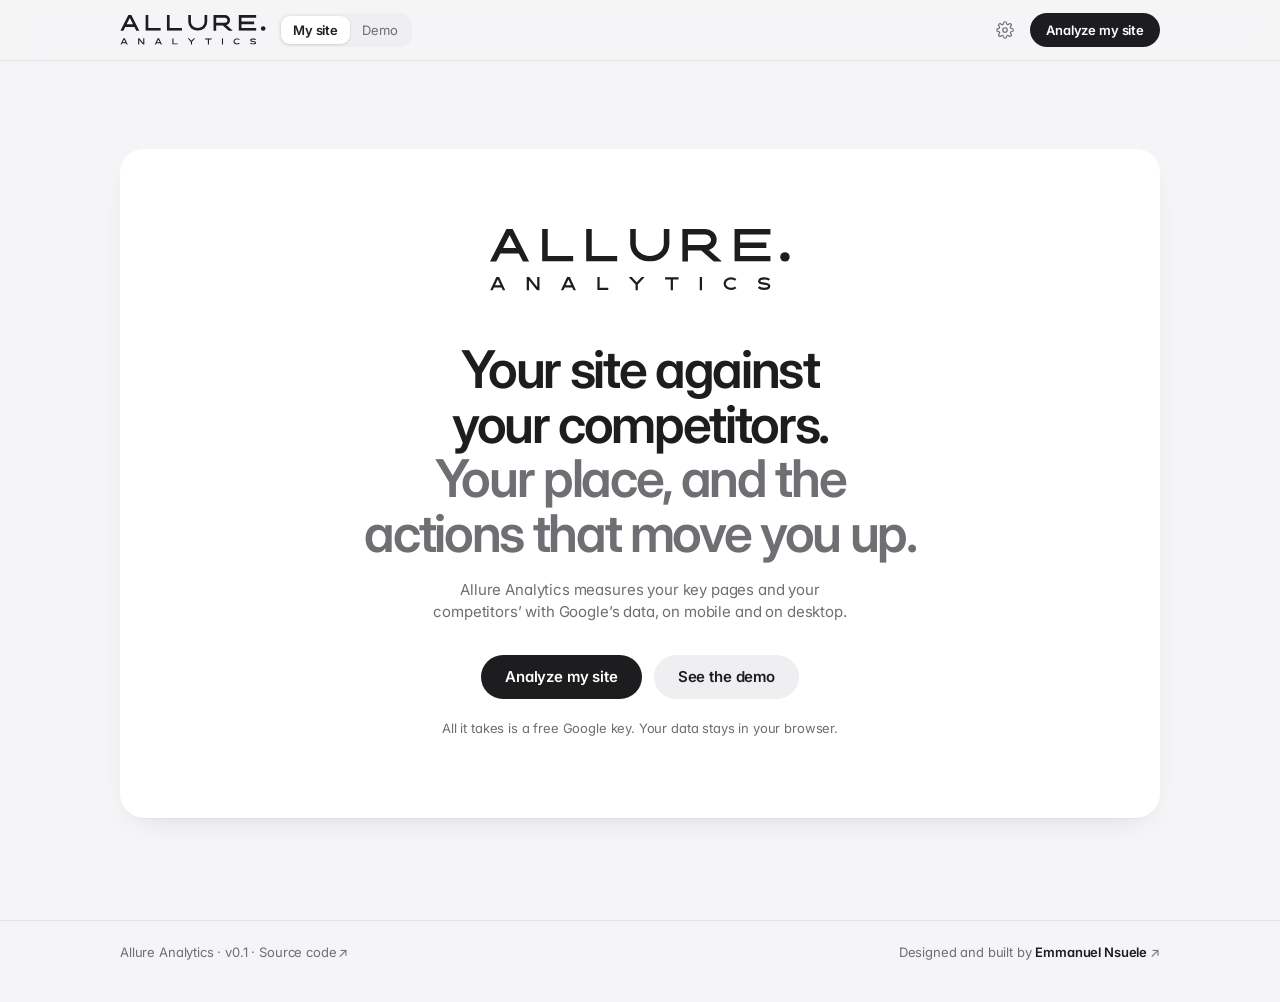
==== commit e149a362: "Prepare the public release: visuals, share card, docs - README: hero screenshot (light, or dark for " ====
--- a/index.html
+++ b/index.html
@@ -6,6 +6,18 @@
   <title>Allure Analytics — the pace of your pages</title>
   <meta name="description" content="Allure Analytics tells product and marketing teams where their site stands on speed against competitors, and which quick wins move them up.">
   <meta name="color-scheme" content="light dark">
+  <!-- The card shown when the link is shared (LinkedIn, Slack, WhatsApp…). Absolute
+       URLs: the live address on GitHub Pages. Image: tools/social-preview.html. -->
+  <meta property="og:type" content="website">
+  <meta property="og:site_name" content="Allure Analytics">
+  <meta property="og:title" content="Allure Analytics — your site’s speed against your competitors">
+  <meta property="og:description" content="See where your site stands on speed against your competitors, and which quick wins move you up. Measured by Google, free, open source.">
+  <meta property="og:url" content="https://emmanuelnsuele-dot.github.io/allure-analytics/">
+  <meta property="og:image" content="https://emmanuelnsuele-dot.github.io/allure-analytics/assets/social-preview.png">
+  <meta property="og:image:width" content="1280">
+  <meta property="og:image:height" content="640">
+  <meta property="og:image:alt" content="Allure Analytics: “You’re 3rd. Next step: 2nd place, 8 points away.”, a PageSpeed curve against competitors and the standings.">
+  <meta name="twitter:card" content="summary_large_image">
   <link rel="icon" type="image/svg+xml" href="assets/allure-analytics-icon.svg">
   <link rel="preconnect" href="https://fonts.googleapis.com">
   <link rel="preconnect" href="https://fonts.gstatic.com" crossorigin>
--- a/styles.css
+++ b/styles.css
@@ -485,6 +485,9 @@
 .welcome-actions { display: flex; flex-wrap: wrap; justify-content: center; gap: 12px; margin-top: 32px; }
 .welcome .hint { margin-top: 20px; }
 /* The author's signature: quiet, the name a touch stronger, LinkedIn on click. */
+.foot-link { color: var(--ink-2); text-decoration: underline; text-decoration-color: transparent; text-underline-offset: 3px; transition: color .2s var(--ease), text-decoration-color .2s var(--ease); }
+.foot-link:hover { color: var(--ink); text-decoration-color: var(--ink-3); }
+.foot-link .ext { margin-left: 2px; }
 .signature a { color: var(--ink); font-weight: var(--fw-strong); text-decoration: underline; text-decoration-color: transparent; text-underline-offset: 3px; transition: text-decoration-color .2s var(--ease); }
 .signature a:hover { text-decoration-color: var(--ink-3); }
 .signature .ext { display: inline-block; margin-left: 3px; font-weight: var(--fw-regular); color: var(--ink-2); transition: transform .2s var(--ease); }
